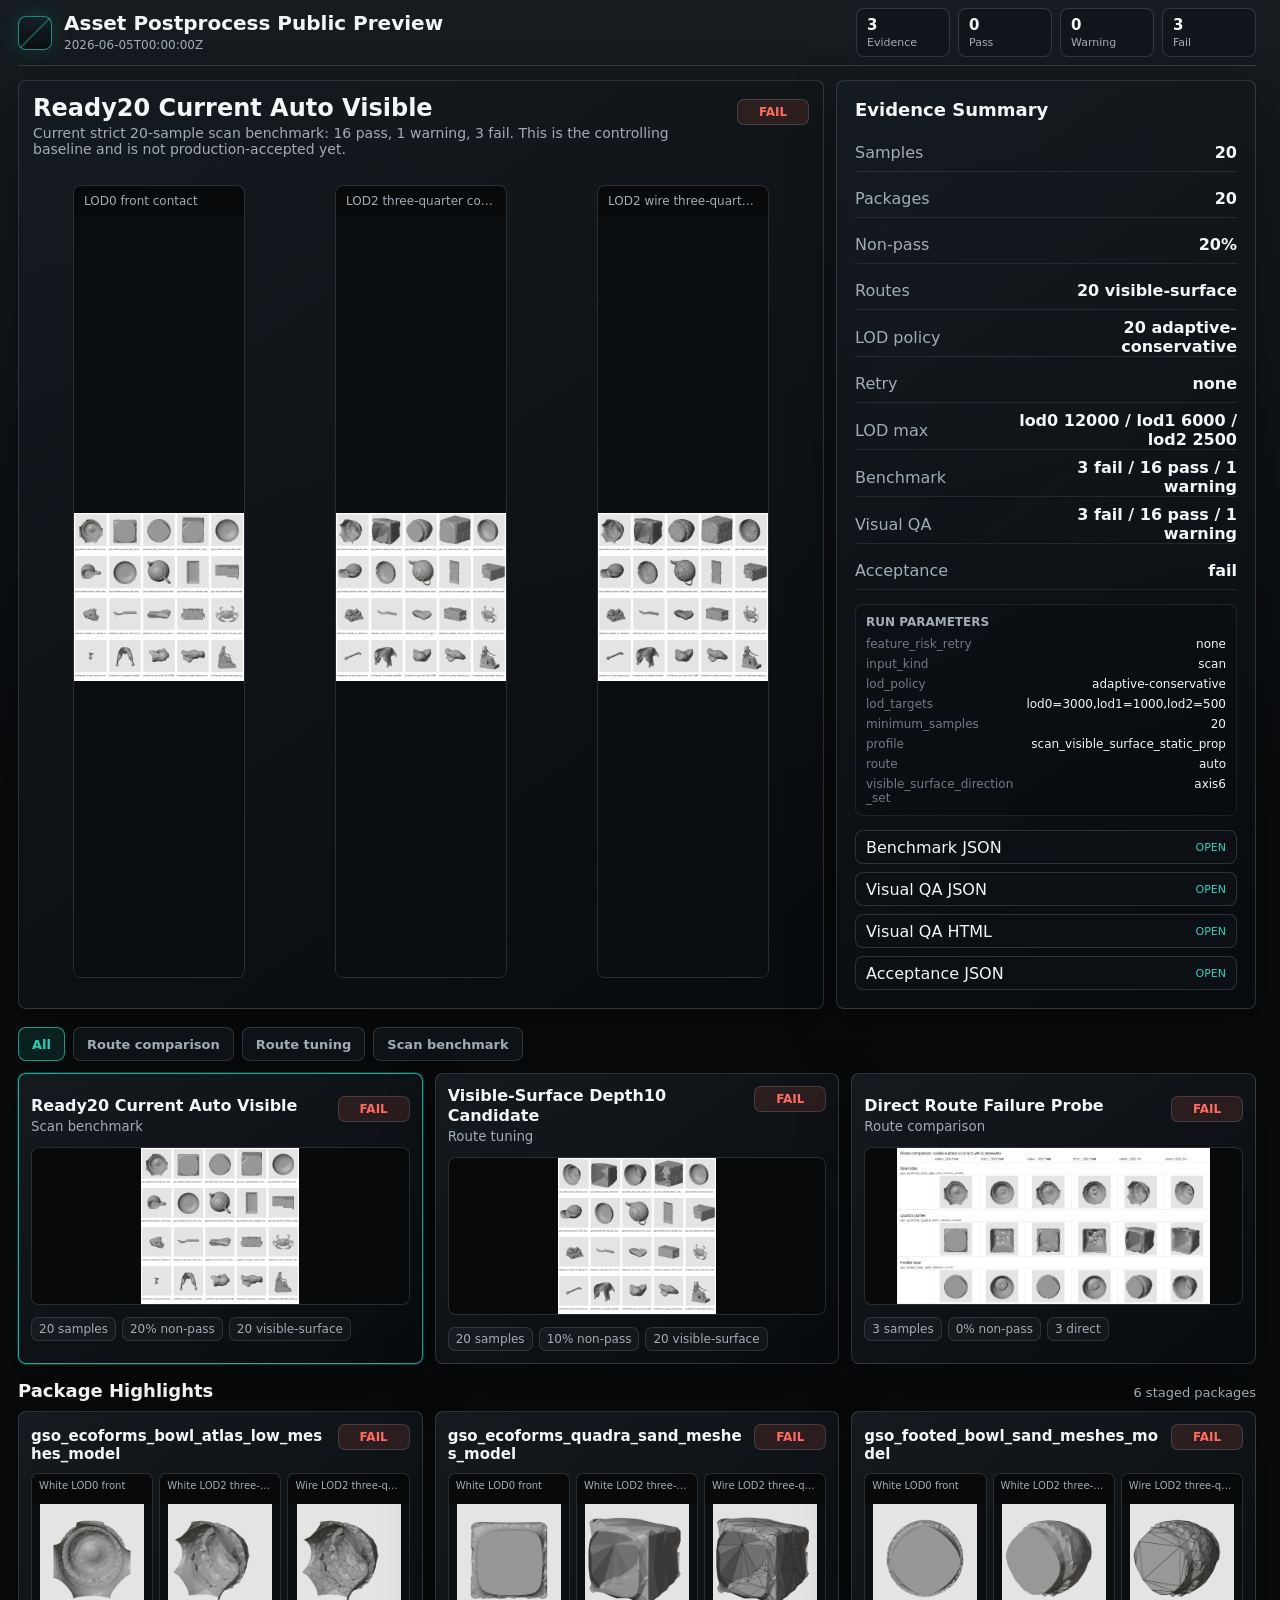
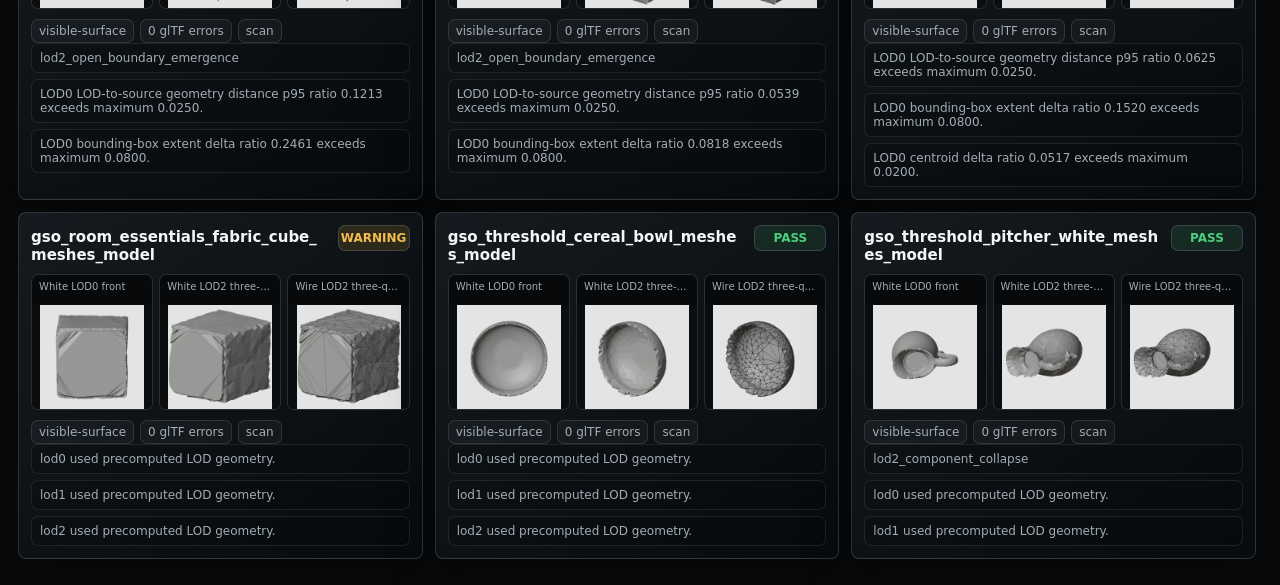
==== index.html @ b989a21a "Publish asset postprocess preview gallery" ====
<!doctype html>
<html lang="en">
  <head>
    <meta charset="UTF-8" />
    <meta name="viewport" content="width=device-width, initial-scale=1.0" />
    <title>Asset Postprocess Showcase</title>
    <link rel="stylesheet" href="./assets/showcase.css" />
  </head>
  <body>
    <div id="app" class="app-loading">Loading showcase evidence...</div>
    <script type="module" src="./assets/showcase.js"></script>
  </body>
</html>
---- assets/showcase.css ----
:root {
  color-scheme: dark;
  font-family: Inter, ui-sans-serif, system-ui, -apple-system, BlinkMacSystemFont, "Segoe UI", sans-serif;
  --bg: #080a0c;
  --panel: #11161b;
  --panel-2: #151b20;
  --panel-3: #0d1115;
  --line: rgba(179, 190, 198, 0.2);
  --line-strong: rgba(196, 210, 218, 0.34);
  --text: #f3f5f6;
  --muted: #a1adb5;
  --soft: #6e7c86;
  --teal: #23d3bd;
  --amber: #f2bd4b;
  --green: #49cf7d;
  --red: #ff6b5e;
  --blue: #77a7ff;
  --shadow: 0 18px 48px rgba(0, 0, 0, 0.34);
}

* {
  box-sizing: border-box;
}

body {
  margin: 0;
  min-height: 100vh;
  background:
    linear-gradient(180deg, rgba(25, 31, 36, 0.82), rgba(8, 10, 12, 0.96) 38%, #080a0c),
    #080a0c;
  color: var(--text);
}

button,
a {
  color: inherit;
  font: inherit;
}

button {
  cursor: pointer;
}

img {
  display: block;
  max-width: 100%;
}

.app-loading,
.app-error {
  min-height: 100vh;
  display: grid;
  place-items: center;
  color: var(--muted);
}

.page {
  min-height: 100vh;
  padding: 0 24px 26px 18px;
}

.topbar {
  min-height: 66px;
  display: flex;
  align-items: center;
  gap: 18px;
  border-bottom: 1px solid var(--line);
}

.brand {
  display: flex;
  align-items: center;
  gap: 12px;
  min-width: 260px;
}

.brand-mark {
  width: 34px;
  height: 34px;
  border: 1px solid rgba(35, 211, 189, 0.62);
  border-radius: 8px;
  background:
    linear-gradient(135deg, transparent 48%, rgba(35, 211, 189, 0.45) 49% 51%, transparent 52%),
    linear-gradient(180deg, #152027, #0a0e11);
  box-shadow: 0 0 22px rgba(35, 211, 189, 0.18);
}

.brand h1 {
  margin: 0;
  font-size: 20px;
  line-height: 1.1;
  letter-spacing: 0;
}

.brand span:last-child {
  color: var(--muted);
  font-size: 12px;
}

.topbar-metrics {
  margin-left: auto;
  display: flex;
  flex-wrap: wrap;
  justify-content: flex-end;
  gap: 8px;
}

.metric {
  min-width: 94px;
  min-height: 38px;
  padding: 7px 10px;
  display: grid;
  gap: 2px;
  border: 1px solid var(--line);
  border-radius: 8px;
  background: rgba(17, 22, 27, 0.82);
}

.metric strong {
  font-size: 15px;
}

.metric span {
  color: var(--muted);
  font-size: 11px;
}

.hero {
  display: grid;
  grid-template-columns: minmax(0, 1fr) minmax(384px, 420px);
  gap: 12px;
  padding: 14px 0;
}

.hero-media,
.fact-panel,
.tile,
.package-card {
  border: 1px solid var(--line);
  border-radius: 8px;
  background: linear-gradient(145deg, rgba(21, 27, 32, 0.96), rgba(9, 12, 15, 0.92));
  box-shadow: var(--shadow);
}

.hero-media {
  min-height: 472px;
  padding: 14px;
  display: grid;
  grid-template-rows: auto 1fr;
  gap: 12px;
}

.hero-head {
  display: flex;
  align-items: baseline;
  justify-content: space-between;
  gap: 16px;
}

.hero-head h2 {
  margin: 0;
  font-size: 24px;
  line-height: 1.1;
  letter-spacing: 0;
}

.hero-head p {
  margin: 4px 0 0;
  color: var(--muted);
  font-size: 14px;
}

.status-chip {
  min-width: 72px;
  padding: 5px 10px;
  display: inline-flex;
  justify-content: center;
  border: 1px solid var(--line);
  border-radius: 7px;
  font-size: 12px;
  font-weight: 760;
  text-transform: uppercase;
}

.status-pass {
  color: var(--green);
  background: rgba(73, 207, 125, 0.12);
}

.status-warning,
.status-needs-review {
  color: var(--amber);
  background: rgba(242, 189, 75, 0.13);
}

.status-fail {
  color: var(--red);
  background: rgba(255, 107, 94, 0.12);
}

.status-unknown {
  color: var(--muted);
  background: rgba(161, 173, 181, 0.1);
}

.contact-grid {
  min-height: 0;
  display: grid;
  grid-template-columns: repeat(3, minmax(0, 1fr));
  gap: 10px;
}

.contact-frame {
  min-width: 0;
  min-height: 0;
  display: grid;
  grid-template-rows: 30px minmax(0, 1fr);
  border: 1px solid var(--line);
  border-radius: 8px;
  overflow: hidden;
  background: #07090b;
}

.contact-frame figcaption {
  padding: 8px 10px 0;
  color: var(--muted);
  font-size: 12px;
  white-space: nowrap;
  overflow: hidden;
  text-overflow: ellipsis;
}

.contact-frame img {
  width: 100%;
  height: 100%;
  object-fit: contain;
  background: #0b0e11;
}

.empty-frame {
  min-height: 310px;
  display: grid;
  place-items: center;
  color: var(--soft);
  border: 1px dashed var(--line);
  border-radius: 8px;
}

.fact-panel {
  min-width: 0;
  padding: 18px;
  display: grid;
  gap: 14px;
  align-content: start;
}

.fact-panel h3 {
  margin: 0;
  font-size: 18px;
}

.fact-grid {
  display: grid;
  gap: 8px;
}

.fact-row {
  min-height: 38px;
  display: grid;
  grid-template-columns: minmax(0, 0.8fr) minmax(0, 1.2fr);
  gap: 12px;
  align-items: center;
  border-bottom: 1px solid rgba(179, 190, 198, 0.12);
}

.fact-row span {
  min-width: 0;
}

.fact-row span:first-child {
  color: var(--muted);
}

.fact-row span:last-child {
  justify-self: end;
  text-align: right;
  font-weight: 650;
  overflow-wrap: anywhere;
}

.link-stack {
  display: grid;
  gap: 8px;
}

.parameter-panel {
  display: grid;
  gap: 8px;
  padding: 10px;
  border: 1px solid rgba(179, 190, 198, 0.12);
  border-radius: 8px;
  background: rgba(0, 0, 0, 0.14);
}

.parameter-panel h4 {
  margin: 0;
  color: var(--muted);
  font-size: 12px;
  text-transform: uppercase;
}

.parameter-panel dl {
  display: grid;
  gap: 6px;
  margin: 0;
}

.parameter-panel div {
  display: grid;
  grid-template-columns: minmax(0, 0.86fr) minmax(0, 1.14fr);
  gap: 8px;
}

.parameter-panel dt,
.parameter-panel dd {
  min-width: 0;
  margin: 0;
  font-size: 12px;
  overflow-wrap: anywhere;
}

.parameter-panel dt {
  color: var(--soft);
}

.parameter-panel dd {
  color: var(--text);
  text-align: right;
}

.link-stack a {
  min-height: 34px;
  display: flex;
  align-items: center;
  justify-content: space-between;
  gap: 12px;
  padding: 0 10px;
  border: 1px solid var(--line);
  border-radius: 8px;
  color: var(--text);
  text-decoration: none;
  background: rgba(13, 17, 21, 0.78);
}

.link-stack a::after {
  content: "open";
  color: var(--teal);
  font-size: 11px;
  text-transform: uppercase;
}

.toolbar {
  display: flex;
  flex-wrap: wrap;
  gap: 8px;
  padding: 4px 0 12px;
}

.toolbar button {
  min-height: 34px;
  padding: 0 13px;
  border: 1px solid var(--line);
  border-radius: 8px;
  background: rgba(17, 22, 27, 0.82);
  color: var(--muted);
  font-size: 13px;
  font-weight: 680;
}

.toolbar button.is-active {
  color: var(--teal);
  border-color: rgba(35, 211, 189, 0.68);
  background: rgba(35, 211, 189, 0.12);
}

.gallery-grid {
  display: grid;
  grid-template-columns: repeat(auto-fill, minmax(306px, 1fr));
  gap: 12px;
}

.tile {
  width: 100%;
  min-width: 0;
  padding: 12px;
  color: var(--text);
  text-align: left;
}

.tile.is-selected {
  border-color: rgba(35, 211, 189, 0.78);
  box-shadow: 0 0 0 1px rgba(35, 211, 189, 0.24), var(--shadow);
}

.tile-head {
  display: flex;
  justify-content: space-between;
  gap: 10px;
  align-items: start;
}

.tile strong {
  display: block;
  min-width: 0;
  font-size: 16px;
  line-height: 1.25;
}

.tile small {
  color: var(--muted);
}

.tile-preview {
  margin: 12px 0;
  border: 1px solid var(--line);
  border-radius: 8px;
  overflow: hidden;
  background: #07090b;
}

.tile-preview img {
  width: 100%;
  height: 156px;
  object-fit: contain;
}

.tile-meta {
  display: flex;
  flex-wrap: wrap;
  gap: 6px;
}

.pill {
  padding: 4px 7px;
  border: 1px solid rgba(179, 190, 198, 0.16);
  border-radius: 7px;
  background: rgba(255, 255, 255, 0.035);
  color: var(--muted);
  font-size: 12px;
}

.package-section {
  padding-top: 16px;
}

.section-head {
  display: flex;
  align-items: baseline;
  justify-content: space-between;
  gap: 12px;
  margin-bottom: 10px;
}

.section-head h2 {
  margin: 0;
  font-size: 18px;
}

.section-head span {
  color: var(--muted);
  font-size: 13px;
}

.package-grid {
  display: grid;
  grid-template-columns: repeat(auto-fill, minmax(320px, 1fr));
  gap: 12px;
}

.package-card {
  padding: 12px;
}

.package-card header {
  display: flex;
  align-items: baseline;
  justify-content: space-between;
  gap: 10px;
  margin-bottom: 10px;
}

.package-card h3 {
  margin: 0;
  font-size: 15px;
  overflow-wrap: anywhere;
}

.preview-strip {
  display: grid;
  grid-template-columns: repeat(3, minmax(0, 1fr));
  gap: 6px;
  margin-bottom: 10px;
}

.preview-strip figure {
  margin: 0;
  border: 1px solid var(--line);
  border-radius: 7px;
  overflow: hidden;
  background: #07090b;
}

.preview-strip figcaption {
  min-height: 24px;
  padding: 6px 7px 0;
  color: var(--muted);
  font-size: 10px;
  white-space: nowrap;
  overflow: hidden;
  text-overflow: ellipsis;
}

.preview-strip img {
  width: 100%;
  height: 104px;
  object-fit: contain;
}

.risk-list {
  display: grid;
  gap: 6px;
  margin: 0;
  padding: 0;
  list-style: none;
  color: var(--muted);
  font-size: 12px;
}

.risk-list li {
  padding: 7px 8px;
  border: 1px solid rgba(179, 190, 198, 0.12);
  border-radius: 7px;
  background: rgba(0, 0, 0, 0.14);
}

@media (max-width: 1080px) {
  .hero {
    grid-template-columns: 1fr;
  }

  .contact-grid {
    min-height: 360px;
  }
}

@media (max-width: 760px) {
  .page {
    padding: 0 10px 18px;
  }

  .topbar {
    align-items: flex-start;
    flex-direction: column;
    gap: 12px;
    padding: 14px 0;
  }

  .topbar-metrics {
    margin-left: 0;
    justify-content: flex-start;
  }

  .brand {
    min-width: 0;
  }

  .hero-media {
    min-height: auto;
  }

  .hero-head {
    align-items: start;
    flex-direction: column;
  }

  .contact-grid,
  .preview-strip {
    grid-template-columns: 1fr;
  }

  .contact-frame img {
    height: 260px;
  }

  .gallery-grid,
  .package-grid {
    grid-template-columns: 1fr;
  }
}
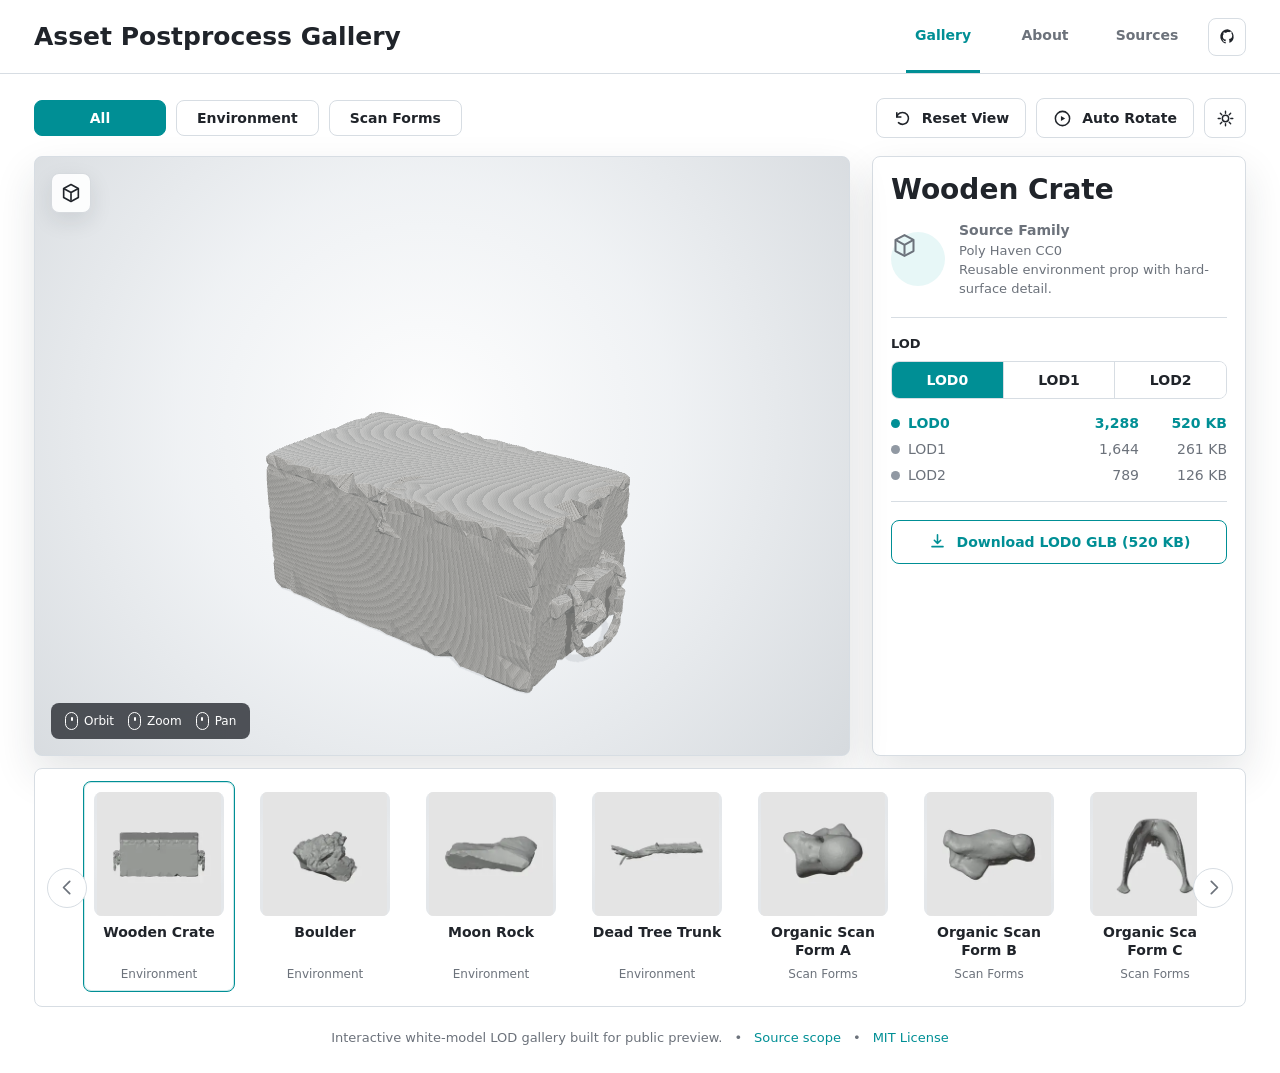
==== commit 9090a450: "Refactor showcase into interactive 3D gallery" ====
--- a/index.html
+++ b/index.html
@@ -3,11 +3,24 @@
   <head>
     <meta charset="UTF-8" />
     <meta name="viewport" content="width=device-width, initial-scale=1.0" />
-    <title>Asset Postprocess Showcase</title>
-    <link rel="stylesheet" href="./assets/showcase.css" />
+    <meta
+      name="description"
+      content="A curated interactive Three.js gallery of Asset Postprocess white LOD model outputs."
+    />
+    <title>Asset Postprocess Gallery</title>
+    <link rel="icon" href="./assets/favicon.svg" type="image/svg+xml" />
+    <link rel="stylesheet" href="./assets/styles.css" />
+    <script type="importmap">
+      {
+        "imports": {
+          "three": "./assets/vendor/three/0.184.0/build/three.module.js",
+          "three/addons/": "./assets/vendor/three/0.184.0/examples/jsm/"
+        }
+      }
+    </script>
   </head>
   <body>
-    <div id="app" class="app-loading">Loading showcase evidence...</div>
-    <script type="module" src="./assets/showcase.js"></script>
+    <div id="app" class="loading-screen">Loading gallery...</div>
+    <script type="module" src="./assets/app.js"></script>
   </body>
 </html>
--- a/assets/styles.css
+++ b/assets/styles.css
@@ -0,0 +1,688 @@
+:root {
+  color-scheme: light;
+  font-family:
+    Inter, ui-sans-serif, system-ui, -apple-system, BlinkMacSystemFont, "Segoe UI", sans-serif;
+  --bg: #ffffff;
+  --surface: #f7f8f9;
+  --surface-strong: #eef1f3;
+  --panel: #ffffff;
+  --text: #20242a;
+  --muted: #6c727b;
+  --soft: #9199a3;
+  --line: #d7dde3;
+  --line-strong: #bfc8cf;
+  --teal: #008f95;
+  --teal-strong: #007980;
+  --teal-soft: #e7f7f7;
+  --shadow: 0 18px 42px rgba(30, 40, 50, 0.12);
+  --radius: 8px;
+  --font-ui: 14px;
+}
+
+* {
+  box-sizing: border-box;
+}
+
+html,
+body {
+  margin: 0;
+  min-height: 100%;
+}
+
+body {
+  background: var(--bg);
+  color: var(--text);
+}
+
+button,
+a {
+  color: inherit;
+  font: inherit;
+}
+
+button {
+  cursor: pointer;
+}
+
+img,
+canvas {
+  display: block;
+}
+
+.loading-screen,
+.fatal-screen {
+  min-height: 100vh;
+  display: grid;
+  place-items: center;
+  padding: 24px;
+  color: var(--muted);
+  background: var(--bg);
+}
+
+.fatal-screen {
+  color: #8c2f2f;
+}
+
+.app-shell {
+  min-height: 100vh;
+  display: grid;
+  grid-template-rows: auto 1fr auto;
+  background: var(--bg);
+}
+
+.topbar {
+  min-height: 74px;
+  display: grid;
+  grid-template-columns: minmax(240px, 1fr) auto auto;
+  align-items: center;
+  gap: 24px;
+  padding: 0 34px;
+  border-bottom: 1px solid var(--line);
+}
+
+.brand {
+  margin: 0;
+  font-size: 25px;
+  line-height: 1;
+  font-weight: 780;
+  letter-spacing: 0;
+}
+
+.nav {
+  display: inline-flex;
+  align-items: stretch;
+  gap: 28px;
+  height: 100%;
+}
+
+.nav a {
+  min-width: 74px;
+  display: grid;
+  place-items: center;
+  border-bottom: 3px solid transparent;
+  color: var(--muted);
+  text-decoration: none;
+  font-size: 14px;
+  font-weight: 680;
+}
+
+.nav a[aria-current="page"] {
+  color: var(--teal);
+  border-color: var(--teal);
+}
+
+.github-link {
+  width: 38px;
+  height: 38px;
+  display: grid;
+  place-items: center;
+  border: 1px solid var(--line);
+  border-radius: var(--radius);
+  color: var(--text);
+  text-decoration: none;
+}
+
+.github-link:hover {
+  border-color: var(--teal);
+  color: var(--teal);
+}
+
+.workspace {
+  min-width: 0;
+  padding: 24px 34px 0;
+}
+
+.controls-row {
+  display: flex;
+  justify-content: space-between;
+  align-items: center;
+  gap: 18px;
+  margin-bottom: 18px;
+}
+
+.filter-tabs,
+.viewer-actions,
+.lod-tabs {
+  display: inline-flex;
+  align-items: center;
+  gap: 10px;
+}
+
+.filter-tab {
+  min-width: 132px;
+  height: 36px;
+  padding: 0 20px;
+  border: 1px solid var(--line);
+  border-radius: var(--radius);
+  background: var(--panel);
+  color: var(--text);
+  font-size: var(--font-ui);
+  font-weight: 650;
+}
+
+.filter-tab.is-active {
+  border-color: var(--teal);
+  background: var(--teal);
+  color: #ffffff;
+}
+
+.tool-button,
+.icon-button {
+  height: 40px;
+  display: inline-flex;
+  align-items: center;
+  justify-content: center;
+  gap: 10px;
+  border: 1px solid var(--line);
+  border-radius: var(--radius);
+  background: var(--panel);
+  color: var(--text);
+  font-size: var(--font-ui);
+  font-weight: 650;
+}
+
+.tool-button {
+  min-width: 138px;
+  padding: 0 16px;
+}
+
+.icon-button {
+  width: 42px;
+  padding: 0;
+}
+
+.tool-button:hover,
+.icon-button:hover,
+.tool-button.is-active {
+  border-color: var(--teal);
+  color: var(--teal);
+  background: #f9ffff;
+}
+
+.tool-button svg,
+.icon-button svg,
+.download-link svg,
+.github-link svg {
+  width: 19px;
+  height: 19px;
+  flex: 0 0 auto;
+}
+
+.gallery-main {
+  min-width: 0;
+  display: grid;
+  grid-template-columns: minmax(0, 1fr) 374px;
+  gap: 22px;
+  align-items: stretch;
+}
+
+.viewer-frame {
+  min-width: 0;
+  min-height: clamp(430px, calc(100vh - 284px), 600px);
+  position: relative;
+  overflow: hidden;
+  border: 1px solid var(--line);
+  border-radius: var(--radius);
+  background:
+    radial-gradient(circle at 48% 45%, rgba(255, 255, 255, 0.94), rgba(238, 241, 244, 0.72) 46%, rgba(205, 210, 215, 0.76) 100%),
+    #f2f3f4;
+  box-shadow: var(--shadow);
+}
+
+.viewer-frame canvas {
+  width: 100%;
+  height: 100%;
+}
+
+.viewer-mark,
+.viewer-hints {
+  position: absolute;
+  z-index: 2;
+}
+
+.viewer-mark {
+  top: 16px;
+  left: 16px;
+  width: 40px;
+  height: 40px;
+  display: grid;
+  place-items: center;
+  border-radius: var(--radius);
+  background: rgba(255, 255, 255, 0.9);
+  border: 1px solid rgba(160, 170, 178, 0.42);
+  color: var(--text);
+  box-shadow: 0 8px 22px rgba(30, 40, 50, 0.1);
+}
+
+.viewer-mark svg {
+  width: 22px;
+  height: 22px;
+}
+
+.viewer-hints {
+  left: 16px;
+  bottom: 16px;
+  min-height: 36px;
+  display: inline-flex;
+  gap: 14px;
+  align-items: center;
+  padding: 0 14px;
+  border-radius: var(--radius);
+  background: rgba(43, 47, 53, 0.82);
+  color: #ffffff;
+  font-size: 12px;
+  backdrop-filter: blur(10px);
+}
+
+.hint {
+  display: inline-flex;
+  align-items: center;
+  gap: 6px;
+  white-space: nowrap;
+}
+
+.hint-icon {
+  width: 13px;
+  height: 18px;
+  border: 1px solid currentColor;
+  border-radius: 8px;
+  position: relative;
+}
+
+.hint-icon::after {
+  content: "";
+  position: absolute;
+  top: 4px;
+  left: 50%;
+  width: 2px;
+  height: 4px;
+  border-radius: 2px;
+  background: currentColor;
+  transform: translateX(-50%);
+}
+
+.model-status {
+  position: absolute;
+  inset: 0;
+  z-index: 3;
+  display: none;
+  place-items: center;
+  padding: 24px;
+  color: var(--muted);
+  font-size: 14px;
+  text-align: center;
+  pointer-events: none;
+}
+
+.model-status.is-visible {
+  display: grid;
+}
+
+.details-panel {
+  min-width: 0;
+  display: grid;
+  align-content: start;
+  gap: 18px;
+  padding: 18px;
+  border: 1px solid var(--line);
+  border-radius: var(--radius);
+  background: var(--panel);
+  box-shadow: var(--shadow);
+}
+
+.details-title {
+  display: grid;
+  gap: 14px;
+}
+
+.details-title h2 {
+  margin: 0;
+  font-size: 28px;
+  line-height: 1.1;
+  font-weight: 780;
+  letter-spacing: 0;
+}
+
+.source-row {
+  display: grid;
+  grid-template-columns: 54px minmax(0, 1fr);
+  gap: 14px;
+  align-items: center;
+}
+
+.source-icon {
+  width: 54px;
+  height: 54px;
+  display: grid;
+  place-items: center;
+  border-radius: 50%;
+  background: var(--teal-soft);
+  color: var(--teal);
+}
+
+.source-icon svg {
+  width: 27px;
+  height: 27px;
+}
+
+.source-row span {
+  display: block;
+  color: var(--muted);
+  font-size: 13px;
+  line-height: 1.45;
+}
+
+.source-row strong {
+  display: block;
+  margin-bottom: 2px;
+  font-size: 14px;
+}
+
+.divider {
+  height: 1px;
+  background: var(--line);
+}
+
+.panel-label {
+  margin: 0 0 10px;
+  color: var(--text);
+  font-size: 13px;
+  font-weight: 760;
+  text-transform: uppercase;
+}
+
+.lod-tabs {
+  width: 100%;
+  gap: 0;
+  border: 1px solid var(--line);
+  border-radius: var(--radius);
+  overflow: hidden;
+}
+
+.lod-tab {
+  flex: 1 1 0;
+  height: 36px;
+  border: 0;
+  border-right: 1px solid var(--line);
+  background: var(--panel);
+  font-size: var(--font-ui);
+  font-weight: 680;
+}
+
+.lod-tab:last-child {
+  border-right: 0;
+}
+
+.lod-tab.is-active {
+  background: var(--teal);
+  color: #ffffff;
+}
+
+.lod-table {
+  display: grid;
+  gap: 10px;
+  margin-top: 16px;
+}
+
+.lod-row {
+  display: grid;
+  grid-template-columns: 84px 1fr 78px;
+  gap: 10px;
+  align-items: center;
+  color: var(--muted);
+  font-size: 14px;
+}
+
+.lod-row.is-active {
+  color: var(--teal);
+  font-weight: 720;
+}
+
+.lod-dot {
+  width: 9px;
+  height: 9px;
+  border-radius: 50%;
+  display: inline-block;
+  margin-right: 8px;
+  background: var(--soft);
+}
+
+.lod-row.is-active .lod-dot {
+  background: var(--teal);
+}
+
+.lod-row span:nth-child(2),
+.lod-row span:nth-child(3) {
+  text-align: right;
+}
+
+.download-link {
+  min-height: 44px;
+  display: inline-flex;
+  justify-content: center;
+  align-items: center;
+  gap: 10px;
+  border: 1px solid var(--teal);
+  border-radius: var(--radius);
+  color: var(--teal);
+  text-decoration: none;
+  font-size: var(--font-ui);
+  font-weight: 720;
+}
+
+.download-link:hover {
+  background: var(--teal-soft);
+}
+
+.exhibit-rail {
+  position: relative;
+  margin-top: 12px;
+  padding: 12px 48px 6px;
+  border: 1px solid var(--line);
+  border-radius: var(--radius);
+  background: var(--panel);
+}
+
+.rail-scroll {
+  min-width: 0;
+  display: grid;
+  grid-auto-flow: column;
+  grid-auto-columns: minmax(152px, 174px);
+  gap: 14px;
+  overflow-x: auto;
+  padding: 0 0 8px;
+  scroll-snap-type: x proximity;
+}
+
+.rail-button {
+  min-width: 0;
+  display: grid;
+  grid-template-rows: 124px minmax(34px, auto) auto;
+  gap: 8px;
+  padding: 10px;
+  border: 1px solid transparent;
+  border-radius: var(--radius);
+  background: transparent;
+  text-align: center;
+  scroll-snap-align: start;
+}
+
+.rail-button:hover,
+.rail-button.is-active {
+  border-color: var(--teal);
+  box-shadow: inset 0 0 0 1px rgba(0, 143, 149, 0.2);
+}
+
+.rail-button img {
+  width: 100%;
+  height: 124px;
+  object-fit: contain;
+  border-radius: var(--radius);
+  background:
+    radial-gradient(circle at 50% 46%, #ffffff, #e4e7ea 78%),
+    var(--surface);
+}
+
+.rail-button strong,
+.rail-button span {
+  min-width: 0;
+}
+
+.rail-button strong {
+  font-size: 14px;
+  line-height: 1.25;
+  overflow-wrap: anywhere;
+}
+
+.rail-button span {
+  color: var(--muted);
+  font-size: 12px;
+}
+
+.rail-arrow {
+  position: absolute;
+  top: 50%;
+  width: 40px;
+  height: 40px;
+  display: grid;
+  place-items: center;
+  border: 1px solid var(--line);
+  border-radius: 50%;
+  background: var(--panel);
+  color: var(--muted);
+  transform: translateY(-50%);
+}
+
+.rail-arrow:hover {
+  color: var(--teal);
+  border-color: var(--teal);
+}
+
+.rail-arrow svg {
+  width: 21px;
+  height: 21px;
+}
+
+.rail-arrow.prev {
+  left: 12px;
+}
+
+.rail-arrow.next {
+  right: 12px;
+}
+
+.footer {
+  min-height: 66px;
+  display: flex;
+  align-items: center;
+  justify-content: center;
+  gap: 12px;
+  padding: 10px 24px 16px;
+  color: var(--muted);
+  font-size: 13px;
+  text-align: center;
+}
+
+.footer a {
+  color: var(--teal);
+  text-decoration: none;
+}
+
+.sr-only {
+  position: absolute;
+  width: 1px;
+  height: 1px;
+  padding: 0;
+  overflow: hidden;
+  clip: rect(0, 0, 0, 0);
+  white-space: nowrap;
+  border: 0;
+}
+
+@media (max-width: 1160px) {
+  .topbar {
+    grid-template-columns: 1fr auto;
+  }
+
+  .nav {
+    display: none;
+  }
+
+  .gallery-main {
+    grid-template-columns: 1fr;
+  }
+
+  .details-panel {
+    grid-template-columns: repeat(2, minmax(0, 1fr));
+    align-items: start;
+  }
+
+  .details-title,
+  .download-link {
+    grid-column: 1 / -1;
+  }
+}
+
+@media (max-width: 760px) {
+  .topbar {
+    min-height: auto;
+    grid-template-columns: 1fr auto;
+    gap: 12px;
+    padding: 18px 14px;
+  }
+
+  .brand {
+    font-size: 21px;
+  }
+
+  .workspace {
+    padding: 16px 12px 0;
+  }
+
+  .controls-row {
+    align-items: stretch;
+    flex-direction: column;
+    gap: 12px;
+  }
+
+  .filter-tabs,
+  .viewer-actions {
+    width: 100%;
+  }
+
+  .filter-tab,
+  .tool-button {
+    min-width: 0;
+    flex: 1 1 0;
+  }
+
+  .viewer-frame {
+    min-height: 380px;
+  }
+
+  .viewer-hints {
+    max-width: calc(100% - 32px);
+    overflow-x: auto;
+  }
+
+  .details-panel {
+    grid-template-columns: 1fr;
+  }
+
+  .rail-scroll {
+    grid-auto-columns: minmax(136px, 148px);
+  }
+
+  .exhibit-rail {
+    padding: 12px 8px 6px;
+  }
+
+  .rail-arrow {
+    display: none;
+  }
+
+  .footer {
+    flex-direction: column;
+    gap: 4px;
+  }
+}
